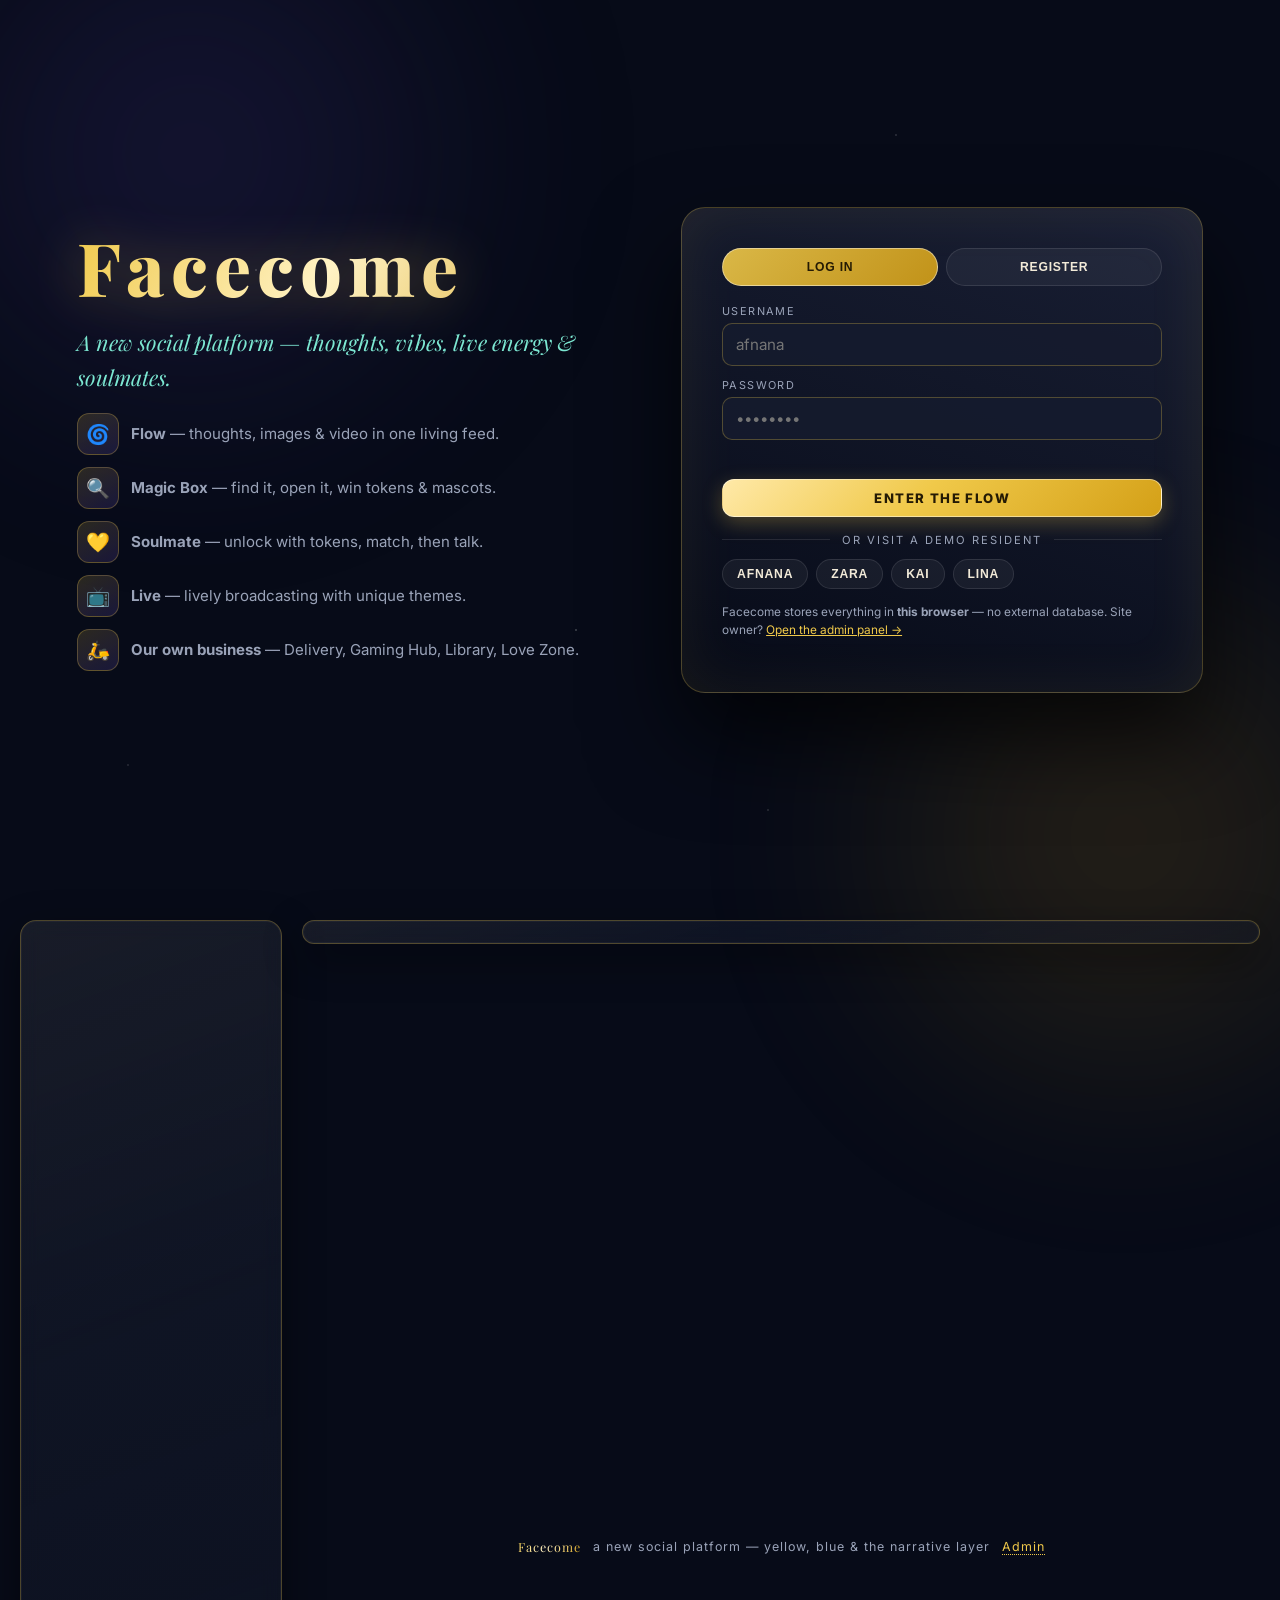
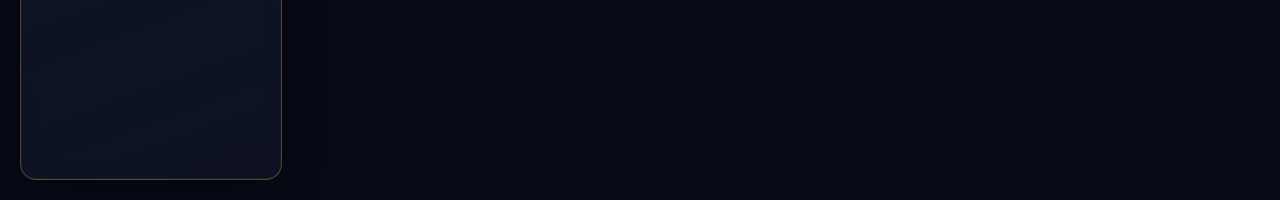
==== index.html @ 0aa8009d "Facecome: social platform with flow feed, profiles, pages, magic box, messages, live studio and admi" ====
<!doctype html>
<html lang="en">
<head>
<meta charset="utf-8" />
<meta name="viewport" content="width=device-width, initial-scale=1" />
<title>Facecome — a new social platform</title>
<meta name="description" content="Facecome: a new, modern, AI-minded social platform. Flow, magic box prizes, live broadcasting, soulmates, pages and its own delivery business." />
<meta name="theme-color" content="#070b18" />
<link rel="icon" href="data:image/svg+xml,%3Csvg xmlns='http://www.w3.org/2000/svg' viewBox='0 0 64 64'%3E%3Crect width='64' height='64' rx='14' fill='%23070b18'/%3E%3Cpath d='M20 46V18h26v8H30v6h13v8H30v6z' fill='%23f0c94a'/%3E%3Ccircle cx='48' cy='46' r='5' fill='%234a7dff'/%3E%3C/svg%3E" />
<link rel="preconnect" href="https://fonts.googleapis.com" />
<link rel="preconnect" href="https://fonts.gstatic.com" crossorigin />
<link href="https://fonts.googleapis.com/css2?family=Playfair+Display:ital,wght@0,500;0,700;0,900;1,500&family=Inter:wght@400;500;600;700;800&display=swap" rel="stylesheet" />
<link rel="stylesheet" href="assets/css/theme.css" />
<link rel="stylesheet" href="assets/css/app.css" />
</head>
<body>
<div class="stars" aria-hidden="true"></div>

<section id="authScreen" class="auth-screen" hidden></section>

<div id="app" class="app" hidden>
  <aside id="sidebar" class="sidebar glass"></aside>
  <div class="main">
    <div id="announce" class="announce" hidden></div>
    <header id="topbar" class="topbar glass"></header>
    <main id="view" class="view"></main>
    <footer class="app-foot">
      <span class="gold-text narrative">Facecome</span>
      <span class="muted">a new social platform — yellow, blue &amp; the narrative layer</span>
      <a href="admin/">Admin</a>
    </footer>
  </div>
</div>

<div class="overlay" id="overlay"></div>
<div class="modal-wrap" id="modalWrap" role="dialog" aria-modal="true"><div class="modal-box" id="modalBox"></div></div>
<div id="fcToast" class="toast"></div>

<script src="assets/js/ui.js"></script>
<script src="assets/js/store.js"></script>
<script src="assets/js/auth.js"></script>
<script src="assets/js/router.js"></script>
<script src="assets/js/notify.js"></script>
<script src="assets/js/feed.js"></script>
<script src="assets/js/profile.js"></script>
<script src="assets/js/pages.js"></script>
<script src="assets/js/magic.js"></script>
<script src="assets/js/messages.js"></script>
<script src="assets/js/live.js"></script>
<script src="assets/js/app.js"></script>
</body>
</html>
---- assets/css/theme.css ----
/* ═══ Facecome — theme tokens, backdrop, auth (beauty theme) ═══ */
:root {
  --bg: #070b18;
  --bg2: #0b1124;
  --card: rgba(22, 28, 46, 0.55);
  --card-solid: #161c2e;
  --border: rgba(240, 201, 74, 0.28);
  --border-soft: rgba(255, 255, 255, 0.1);
  --text: #f2ead8;
  --muted: #9aa3b8;
  --gold: #f0c94a;
  --gold2: #d4a017;
  --gold-soft: #ffe9a8;
  --blue: #4a7dff;
  --blue-deep: #3b2f7a;
  --accent: #7ce7d2;
  --rose: #f29a9e;
  --green: #7ee2a8;
  --danger: #f2686f;
  --radius: 16px;
  --shadow: 0 14px 40px rgba(0, 0, 0, 0.45);
  --font-narrative: "Playfair Display", Georgia, serif;
  --font-ui: "Inter", system-ui, sans-serif;
}
* { box-sizing: border-box; }
html { scroll-behavior: smooth; }
body {
  margin: 0;
  font-family: var(--font-ui);
  background: var(--bg);
  color: var(--text);
  overflow-x: hidden;
  min-height: 100vh;
}
body::before, body::after {
  content: "";
  position: fixed;
  z-index: -2;
  width: 60vw;
  height: 60vw;
  border-radius: 50%;
  filter: blur(90px);
  opacity: 0.32;
  pointer-events: none;
}
body::before {
  background: radial-gradient(circle, var(--blue-deep) 0%, transparent 65%);
  top: -18vw;
  left: -15vw;
  animation: fc-drift 26s ease-in-out infinite alternate;
}
body::after {
  background: radial-gradient(circle, rgba(212, 160, 23, 0.55) 0%, transparent 65%);
  bottom: -25vw;
  right: -18vw;
  animation: fc-drift 32s ease-in-out infinite alternate-reverse;
}
@keyframes fc-drift {
  from { transform: translate(0, 0) scale(1); }
  to { transform: translate(6vw, 4vw) scale(1.15); }
}
.stars {
  position: fixed;
  inset: 0;
  z-index: -1;
  pointer-events: none;
  background-image:
    radial-gradient(1px 1px at 20% 30%, #fff8 0%, transparent 100%),
    radial-gradient(1px 1px at 70% 15%, #fff6 0%, transparent 100%),
    radial-gradient(1.5px 1.5px at 45% 70%, #fff5 0%, transparent 100%),
    radial-gradient(1px 1px at 85% 55%, #fff5 0%, transparent 100%),
    radial-gradient(1px 1px at 10% 85%, #fff5 0%, transparent 100%),
    radial-gradient(1.2px 1.2px at 60% 90%, #fff4 0%, transparent 100%);
}
::selection { background: rgba(240, 201, 74, 0.35); }
::-webkit-scrollbar { width: 10px; height: 10px; }
::-webkit-scrollbar-thumb { background: rgba(240, 201, 74, 0.25); border-radius: 8px; }
::-webkit-scrollbar-track { background: rgba(255, 255, 255, 0.04); }

/* ── typography ── */
h1, h2, h3, .narrative { font-family: var(--font-narrative); }
.gold-text {
  background: linear-gradient(120deg, var(--gold), #fff2c4 45%, var(--gold2));
  -webkit-background-clip: text;
  background-clip: text;
  color: transparent;
}
.muted { color: var(--muted); }

/* ── buttons / inputs ── */
.btn {
  display: inline-flex;
  align-items: center;
  gap: 8px;
  padding: 10px 18px;
  border-radius: 12px;
  cursor: pointer;
  font-family: var(--font-ui);
  font-size: 0.82rem;
  font-weight: 800;
  letter-spacing: 1.4px;
  text-transform: uppercase;
  color: var(--text);
  background: rgba(255, 255, 255, 0.06);
  border: 1px solid rgba(255, 255, 255, 0.16);
  transition: transform 0.18s, box-shadow 0.18s, border-color 0.18s, filter 0.18s;
}
.btn:hover { border-color: var(--gold); color: var(--gold); transform: translateY(-2px); }
.btn:active { transform: translateY(0); }
.btn.gold {
  color: #241a04;
  border-color: rgba(255, 255, 255, 0.45);
  background: linear-gradient(135deg, var(--gold-soft) 0%, var(--gold) 45%, var(--gold2) 100%);
  box-shadow: 0 6px 20px rgba(240, 201, 74, 0.28);
}
.btn.gold:hover { filter: brightness(1.06); color: #241a04; box-shadow: 0 12px 30px rgba(240, 201, 74, 0.45); }
.btn.blue {
  color: #eaf0ff;
  background: linear-gradient(135deg, #5d8bff, var(--blue-deep));
  border-color: rgba(122, 156, 255, 0.5);
}
.btn.blue:hover { color: #fff; border-color: var(--blue); }
.btn.danger:hover { border-color: var(--danger); color: var(--danger); }
.btn.ghost { background: transparent; }
.btn.sm { padding: 7px 12px; font-size: 0.7rem; letter-spacing: 1px; }
.btn:disabled { opacity: 0.5; cursor: not-allowed; transform: none; }
input, textarea, select {
  width: 100%;
  background: rgba(22, 28, 46, 0.85);
  color: var(--text);
  border: 1px solid var(--border);
  border-radius: 10px;
  padding: 11px 13px;
  font-size: 0.95rem;
  font-family: var(--font-ui);
  outline: none;
  transition: border-color 0.18s, box-shadow 0.18s;
}
input:focus, textarea:focus, select:focus {
  border-color: var(--gold);
  box-shadow: 0 0 12px rgba(240, 201, 74, 0.25);
}
textarea { resize: vertical; min-height: 84px; line-height: 1.55; }
label {
  display: block;
  font-size: 0.68rem;
  letter-spacing: 1.4px;
  text-transform: uppercase;
  color: var(--muted);
  margin: 12px 0 5px;
}
select option { background: var(--card-solid); }
.err { color: var(--rose); font-size: 0.8rem; min-height: 1em; margin: 8px 0 0; }

/* ── glass card ── */
.glass {
  background: linear-gradient(160deg, rgba(255, 255, 255, 0.07) 0%, rgba(22, 28, 46, 0.55) 45%, rgba(22, 28, 46, 0.4) 100%);
  border: 1px solid var(--border);
  border-radius: var(--radius);
  backdrop-filter: blur(10px);
  box-shadow: var(--shadow), 0 0 0 1px rgba(255, 255, 255, 0.04) inset;
}

/* ── toast ── */
.toast {
  position: fixed;
  left: 50%;
  bottom: 26px;
  z-index: 300;
  transform: translate(-50%, 20px);
  padding: 12px 22px;
  border-radius: 999px;
  font-size: 0.84rem;
  font-weight: 650;
  opacity: 0;
  pointer-events: none;
  transition: 0.3s;
  color: #04241d;
  background: linear-gradient(135deg, #9df3e0, var(--accent));
  box-shadow: 0 14px 40px rgba(0, 0, 0, 0.55);
  max-width: min(520px, 90vw);
  text-align: center;
}
.toast.show { opacity: 1; transform: translate(-50%, 0); }
.toast.gold { background: linear-gradient(135deg, var(--gold-soft), var(--gold)); color: #241a04; }

/* ── modal ── */
.overlay {
  position: fixed;
  inset: 0;
  background: rgba(4, 7, 15, 0.74);
  backdrop-filter: blur(7px);
  opacity: 0;
  pointer-events: none;
  transition: opacity 0.3s;
  z-index: 90;
}
.overlay.show { opacity: 1; pointer-events: auto; }
.modal-wrap {
  position: fixed;
  inset: 0;
  z-index: 100;
  display: flex;
  align-items: center;
  justify-content: center;
  padding: 24px;
  pointer-events: none;
}
.modal-wrap.open { pointer-events: auto; }
.modal-box {
  position: relative;
  width: min(680px, 100%);
  max-height: 90vh;
  overflow-y: auto;
  border-radius: 22px;
  background: linear-gradient(200deg, rgba(26, 32, 54, 0.97), rgba(7, 11, 24, 0.99));
  border: 1px solid var(--border);
  box-shadow: 0 45px 90px rgba(0, 0, 0, 0.75);
  transform: translateY(26px) scale(0.96);
  opacity: 0;
  transition: transform 0.35s cubic-bezier(0.22, 0.9, 0.32, 1), opacity 0.3s;
  padding: 26px;
}
.modal-wrap.open .modal-box { transform: none; opacity: 1; }
.modal-close {
  position: absolute;
  top: 12px;
  right: 12px;
  width: 38px;
  height: 38px;
  border-radius: 50%;
  border: 1px solid rgba(255, 255, 255, 0.3);
  background: rgba(7, 11, 24, 0.65);
  color: var(--text);
  cursor: pointer;
  font-size: 1rem;
}
.modal-close:hover { border-color: var(--gold); color: var(--gold); }
.modal-box h3 {
  margin: 0 0 6px;
  font-size: 1.25rem;
  color: var(--gold);
  letter-spacing: 1px;
}

/* ── chips ── */
.chips { display: flex; flex-wrap: wrap; gap: 8px; }
.chip {
  padding: 7px 14px;
  border-radius: 999px;
  border: 1px solid var(--border-soft);
  background: rgba(255, 255, 255, 0.05);
  color: var(--text);
  font-size: 0.76rem;
  font-weight: 700;
  letter-spacing: 0.8px;
  cursor: pointer;
  transition: 0.18s;
  text-transform: uppercase;
}
.chip:hover { border-color: var(--gold); color: var(--gold); }
.chip.on {
  background: linear-gradient(135deg, rgba(240, 201, 74, 0.9), rgba(212, 160, 23, 0.9));
  color: #241a04;
  border-color: rgba(255, 255, 255, 0.45);
}

/* ═══ AUTH SCREEN (beauty theme) ═══ */
.auth-screen {
  min-height: 100vh;
  display: grid;
  grid-template-columns: 1.1fr 1fr;
  align-items: center;
  gap: 30px;
  padding: 40px clamp(18px, 6vw, 90px);
  position: relative;
}
.auth-hero { max-width: 620px; }
.auth-logo {
  font-family: var(--font-narrative);
  font-size: clamp(2.6rem, 6vw, 4.6rem);
  font-weight: 800;
  letter-spacing: 6px;
  margin: 0;
  filter: drop-shadow(0 0 26px rgba(240, 201, 74, 0.35));
}
.auth-tag {
  font-family: var(--font-narrative);
  font-style: italic;
  font-size: clamp(1rem, 2vw, 1.35rem);
  color: var(--accent);
  margin: 10px 0 18px;
  line-height: 1.6;
}
.auth-points { list-style: none; padding: 0; margin: 18px 0 0; }
.auth-points li {
  display: flex;
  gap: 12px;
  align-items: center;
  margin: 12px 0;
  color: var(--muted);
  font-size: 0.94rem;
}
.auth-points .ic {
  width: 42px;
  height: 42px;
  border-radius: 12px;
  display: grid;
  place-items: center;
  font-size: 1.2rem;
  background: linear-gradient(150deg, rgba(240, 201, 74, 0.16), rgba(59, 47, 122, 0.35));
  border: 1px solid var(--border);
}
.auth-card {
  padding: clamp(24px, 4vw, 40px);
  border-radius: 24px;
  background: linear-gradient(200deg, rgba(26, 32, 54, 0.96), rgba(7, 11, 24, 0.98));
  border: 1px solid var(--border);
  box-shadow: 0 45px 90px rgba(0, 0, 0, 0.7), 0 0 60px rgba(240, 201, 74, 0.08) inset;
}
.auth-tabs { display: flex; gap: 8px; margin-bottom: 18px; }
.auth-tabs .chip { flex: 1; text-align: center; justify-content: center; padding: 11px; }
.auth-card .hint { font-size: 0.74rem; color: var(--muted); margin-top: 14px; line-height: 1.6; }
.auth-card .btn { width: 100%; justify-content: center; margin-top: 18px; }
.auth-or {
  display: flex;
  align-items: center;
  gap: 12px;
  color: var(--muted);
  font-size: 0.7rem;
  letter-spacing: 2px;
  text-transform: uppercase;
  margin-top: 16px;
}
.auth-or::before, .auth-or::after { content: ""; flex: 1; height: 1px; background: var(--border-soft); }

@media (max-width: 900px) {
  .auth-screen { grid-template-columns: 1fr; padding-top: 60px; }
  .auth-hero { text-align: center; margin: 0 auto; }
  .auth-points li { justify-content: center; text-align: left; }
}
---- assets/css/app.css ----
/* ═══ Facecome — app layout & views ═══ */

/* ── shell ── */
.app {
  display: grid;
  grid-template-columns: 262px minmax(0, 1fr);
  gap: 20px;
  max-width: 1420px;
  margin: 0 auto;
  padding: 20px;
  position: relative;
  z-index: 1;
}
.main { min-width: 0; display: flex; flex-direction: column; gap: 16px; }
.view { display: flex; flex-direction: column; gap: 16px; min-height: 60vh; }
.view-head h1 { margin: 0; font-size: clamp(1.7rem, 3vw, 2.4rem); letter-spacing: 1px; }
.view-head p { margin: 6px 0 0; font-size: 0.92rem; }
.app-foot {
  display: flex; flex-wrap: wrap; gap: 12px; align-items: center; justify-content: center;
  padding: 22px 8px 40px; font-size: 0.78rem; letter-spacing: 1px; color: var(--muted);
}
.app-foot a { color: var(--gold); text-decoration: none; border-bottom: 1px dotted var(--gold); }
.empty {
  text-align: center; padding: 46px 20px; border: 1px dashed var(--border);
  border-radius: var(--radius); font-family: var(--font-narrative); font-style: italic; font-size: 1.05rem;
}

/* ── sidebar ── */
.sidebar {
  position: sticky; top: 20px; align-self: start;
  height: calc(100vh - 40px); overflow-y: auto;
  padding: 22px 14px; display: flex; flex-direction: column; gap: 6px;
}
.brand {
  font-family: var(--font-narrative); font-size: 1.5rem; font-weight: 900; letter-spacing: 3px;
  text-align: center; margin-bottom: 4px; text-decoration: none;
}
.brand small { display: block; font-family: var(--font-ui); font-size: 0.56rem; letter-spacing: 4px; color: var(--accent); text-transform: uppercase; }
.side-me {
  display: flex; align-items: center; gap: 10px; padding: 10px; margin-bottom: 8px;
  border-radius: 14px; background: linear-gradient(135deg, rgba(240, 201, 74, 0.12), rgba(74, 125, 255, 0.12));
  border: 1px solid var(--border-soft); text-decoration: none; color: var(--text);
}
.side-me b { font-size: 0.9rem; display: block; }
.side-me small { color: var(--muted); font-size: 0.7rem; }
.nav { display: flex; flex-direction: column; gap: 4px; }
.nav-item {
  position: relative; display: flex; align-items: center; gap: 12px;
  padding: 11px 13px; border-radius: 12px; text-decoration: none;
  color: var(--text); font-size: 0.9rem; font-weight: 600; letter-spacing: 0.3px;
  border: 1px solid transparent; transition: 0.18s;
}
.nav-item:hover { background: rgba(255, 255, 255, 0.06); color: var(--gold); }
.nav-item.on {
  background: linear-gradient(135deg, rgba(240, 201, 74, 0.18), rgba(59, 47, 122, 0.35));
  border-color: var(--border); color: var(--gold-soft);
}
.nav-ic { font-size: 1.05rem; width: 24px; text-align: center; }
.glow-badge {
  margin-left: auto; min-width: 21px; height: 21px; padding: 0 6px;
  display: grid; place-items: center; border-radius: 999px;
  font-size: 0.66rem; font-weight: 800; color: #241a04;
  background: linear-gradient(135deg, var(--gold-soft), var(--gold));
  box-shadow: 0 0 0 0 rgba(240, 201, 74, 0.75);
  animation: fc-glow 1.9s infinite;
}
@keyframes fc-glow {
  0% { box-shadow: 0 0 0 0 rgba(240, 201, 74, 0.7); }
  70% { box-shadow: 0 0 0 11px rgba(240, 201, 74, 0); }
  100% { box-shadow: 0 0 0 0 rgba(240, 201, 74, 0); }
}
.side-card {
  margin-top: auto; padding: 14px; border-radius: 14px; text-align: center;
  background: linear-gradient(160deg, rgba(74, 125, 255, 0.18), rgba(22, 28, 46, 0.6));
  border: 1px solid var(--border-soft);
}
.token-pill {
  display: inline-flex; align-items: center; gap: 7px; padding: 7px 14px; border-radius: 999px;
  background: linear-gradient(135deg, rgba(240, 201, 74, 0.22), rgba(212, 160, 23, 0.14));
  border: 1px solid var(--border); font-weight: 800; font-size: 0.85rem; color: var(--gold-soft);
}
.side-card small { display: block; color: var(--muted); font-size: 0.66rem; margin-top: 8px; letter-spacing: 1px; }
.side-links { display: flex; justify-content: center; gap: 14px; margin-top: 10px; }
.side-links button, .side-links a {
  background: none; border: 0; color: var(--muted); font-size: 0.72rem; cursor: pointer;
  letter-spacing: 1px; text-transform: uppercase; text-decoration: none; font-family: var(--font-ui);
}
.side-links button:hover, .side-links a:hover { color: var(--gold); }

/* ── topbar ── */
.topbar {
  display: flex; align-items: center; gap: 14px; padding: 11px 16px;
  position: sticky; top: 20px; z-index: 40;
}
.menu-btn { display: none; }
.top-search { flex: 1; display: flex; gap: 8px; }
.top-search input { padding: 9px 13px; font-size: 0.86rem; }
.top-right { display: flex; align-items: center; gap: 12px; }
.bell { position: relative; font-size: 1.15rem; text-decoration: none; color: var(--text); padding: 4px; }
.bell .glow-badge { position: absolute; top: -7px; right: -11px; }
.top-ava { text-decoration: none; }
.announce {
  padding: 9px 16px; border-radius: 12px; font-size: 0.83rem; letter-spacing: 0.4px;
  color: var(--gold-soft); background: linear-gradient(135deg, rgba(240, 201, 74, 0.16), rgba(74, 125, 255, 0.14));
  border: 1px solid var(--border);
}

/* ── avatar ── */
.avatar {
  display: inline-grid; place-items: center; width: 42px; height: 42px; border-radius: 50%;
  overflow: hidden; flex: 0 0 auto; border: 2px solid var(--uc, var(--gold));
  box-shadow: 0 0 12px rgba(240, 201, 74, 0.2);
}
.avatar img { width: 100%; height: 100%; object-fit: cover; display: block; }
.avatar.xs { width: 28px; height: 28px; border-width: 1px; }
.avatar.sm { width: 34px; height: 34px; }
.avatar.lg { width: 64px; height: 64px; }
.avatar.xl { width: 118px; height: 118px; border-width: 4px; }

/* ── composer ── */
.composer { padding: 16px; display: flex; flex-direction: column; gap: 12px; }
.composer-tabs .chip { font-size: 0.7rem; }
.composer-media { display: flex; flex-direction: column; gap: 8px; }
.composer-media input[type="file"] { padding: 8px; font-size: 0.8rem; }
.composer-foot { display: flex; align-items: center; gap: 12px; flex-wrap: wrap; }
.composer-foot select { width: auto; padding: 9px 12px; font-size: 0.82rem; }
.composer-foot .muted { font-size: 0.74rem; margin-left: auto; }
.composer-foot .btn { margin-left: 0; }

/* ── feed chips ── */
.feed-chips { padding: 2px 4px; }

/* ── post card ── */
.post-list { display: flex; flex-direction: column; gap: 16px; }
.post { padding: 16px; display: flex; flex-direction: column; gap: 12px; }
.post-head { display: flex; align-items: center; gap: 10px; }
.post-who { display: flex; align-items: center; gap: 10px; text-decoration: none; color: var(--text); min-width: 0; }
.post-who b { font-size: 0.95rem; }
.post-who small { display: block; color: var(--muted); font-size: 0.72rem; }
.post-who:hover b { color: var(--gold); }
.tag {
  margin-left: auto; padding: 4px 11px; border-radius: 999px; font-size: 0.62rem;
  letter-spacing: 1.6px; text-transform: uppercase; color: var(--accent);
  border: 1px solid rgba(124, 231, 210, 0.4); background: rgba(124, 231, 210, 0.08);
}
.post-text { font-size: 0.96rem; line-height: 1.65; white-space: pre-wrap; word-break: break-word; }
.post-text.narrative {
  font-family: var(--font-narrative); font-size: 1.12rem; font-style: italic;
  color: var(--gold-soft); border-left: 3px solid var(--gold2); padding-left: 14px;
}
.post-media { border-radius: 14px; overflow: hidden; border: 1px solid var(--border-soft); background: #04060d; }
.post-media img, .post-media video { width: 100%; max-height: 460px; display: block; object-fit: contain; }
.post-acts { display: flex; gap: 8px; flex-wrap: wrap; border-top: 1px solid var(--border-soft); padding-top: 10px; }
.act {
  display: inline-flex; align-items: center; gap: 7px; padding: 7px 13px; border-radius: 999px;
  background: rgba(255, 255, 255, 0.05); border: 1px solid transparent; color: var(--muted);
  cursor: pointer; font-size: 0.8rem; font-family: var(--font-ui); transition: 0.16s;
}
.act:hover { border-color: var(--gold); color: var(--gold); }
.act.on {
  background: linear-gradient(135deg, rgba(240, 201, 74, 0.25), rgba(242, 154, 158, 0.18));
  border-color: var(--gold); color: var(--gold-soft);
}
.act-n { font-weight: 800; }
.post-comments { display: flex; flex-direction: column; gap: 12px; border-top: 1px solid var(--border-soft); padding-top: 12px; }
.comment-list { display: flex; flex-direction: column; gap: 10px; max-height: 320px; overflow-y: auto; }
.comment { display: flex; gap: 9px; align-items: flex-start; }
.comment b { font-size: 0.83rem; }
.comment b a { color: var(--text); text-decoration: none; }
.comment b a:hover { color: var(--gold); }
.comment p { margin: 3px 0; font-size: 0.87rem; line-height: 1.5; }
.comment time { font-size: 0.66rem; color: var(--muted); letter-spacing: 1px; }
.comment-form { display: flex; gap: 9px; }
.comment-form input { padding: 9px 12px; font-size: 0.88rem; }

/* ── live strip ── */
.live-strip {
  display: flex; align-items: center; gap: 12px; flex-wrap: wrap; padding: 11px 14px;
  border-radius: 12px; border: 1px solid var(--border-soft);
  background: linear-gradient(120deg, rgba(74, 125, 255, 0.16), rgba(59, 47, 122, 0.3));
}
.live-strip.is-live { border-color: rgba(242, 104, 111, 0.6); background: linear-gradient(120deg, rgba(242, 104, 111, 0.18), rgba(59, 47, 122, 0.34)); }
.live-strip .btn { margin-left: auto; }
.live-dot {
  padding: 4px 10px; border-radius: 999px; font-size: 0.6rem; font-weight: 900; letter-spacing: 2px;
  background: rgba(255, 255, 255, 0.12); color: var(--muted);
}
.is-live .live-dot { background: linear-gradient(135deg, #ff8b90, var(--danger)); color: #2a0407; animation: fc-pulse 1.4s infinite; }
@keyframes fc-pulse { 50% { opacity: 0.65; } }
.live-strip b { font-size: 0.9rem; }

/* ── profile ── */
.profile { overflow: hidden; padding: 0; }
.profile-cover { position: relative; aspect-ratio: 16 / 5; background: var(--bg2); }
.profile-cover img { width: 100%; height: 100%; object-fit: cover; display: block; }
.profile-cover .edit-cover {
  position: absolute; top: 12px; right: 12px; padding: 7px 12px; font-size: 0.66rem;
  background: rgba(7, 11, 24, 0.75);
}
.profile-id { padding: 0 24px 22px; margin-top: -56px; position: relative; }
.profile-photo { box-shadow: 0 12px 34px rgba(0, 0, 0, 0.6); background: var(--card-solid); }
.profile-row { display: flex; align-items: flex-end; justify-content: space-between; gap: 14px; flex-wrap: wrap; }
.profile-name { margin: 14px 0 0; font-size: 1.6rem; }
.profile-handle { color: var(--muted); font-size: 0.82rem; letter-spacing: 1px; }
.profile-stats { display: flex; gap: 18px; margin-top: 12px; flex-wrap: wrap; }
.profile-stats div { font-size: 0.76rem; color: var(--muted); letter-spacing: 1px; text-transform: uppercase; }
.profile-stats b { display: block; font-size: 1.15rem; color: var(--gold); font-family: var(--font-narrative); }
.profile-actions { display: flex; gap: 9px; flex-wrap: wrap; align-items: center; }
.vibe-line { margin-top: 16px; font-family: var(--font-narrative); font-style: italic; color: var(--accent); font-size: 1.02rem; }
.vibe-input {
  margin-top: 6px; cursor: text; padding: 14px 16px; border-radius: 14px;
  border: 1px dashed var(--border); background: rgba(240, 201, 74, 0.06);
  color: var(--text); font-size: 0.92rem; transition: 0.18s;
}
.vibe-input::placeholder { color: var(--muted); font-style: italic; }
.vibe-input:hover { border-color: var(--gold); }
.vibe-composer { margin-top: 14px; display: flex; flex-direction: column; gap: 10px; }
.vibe-composer textarea { min-height: 96px; font-family: var(--font-narrative); font-style: italic; }
.vibe-actions { display: flex; gap: 9px; flex-wrap: wrap; align-items: center; }

/* ── section heads ── */
.section-head { display: flex; align-items: center; justify-content: space-between; gap: 12px; flex-wrap: wrap; }
.section-head h2 { margin: 0; font-size: 1.25rem; color: var(--gold); letter-spacing: 1px; }

/* ── pages ── */
.page-grid { display: grid; grid-template-columns: repeat(auto-fill, minmax(250px, 1fr)); gap: 16px; }
.page-card { overflow: hidden; padding: 0; text-decoration: none; color: var(--text); display: block; transition: 0.2s; }
.page-card:hover { transform: translateY(-5px); border-color: var(--gold); }
.page-card img { width: 100%; aspect-ratio: 3 / 1; object-fit: cover; display: block; }
.page-card .pc-body { padding: 16px; }
.page-card h3 { margin: 0 0 6px; font-size: 1.2rem; color: var(--gold-soft); }
.page-card p { margin: 0; font-size: 0.85rem; color: var(--muted); line-height: 1.55; }
.page-hero { overflow: hidden; padding: 0; }
.page-hero .ph-cover { aspect-ratio: 16 / 5; position: relative; }
.page-hero .ph-cover img { width: 100%; height: 100%; object-fit: cover; display: block; }
.page-hero .ph-body { padding: 20px 24px 24px; }
.page-hero h1 { margin: 0; font-size: clamp(1.5rem, 3vw, 2.1rem); }
.page-bio { font-family: var(--font-narrative); font-style: italic; color: var(--gold-soft); margin: 10px 0 0; line-height: 1.7; }
.schedule { border: 1px solid var(--border-soft); border-radius: 14px; overflow: hidden; }
.schedule table { width: 100%; border-collapse: collapse; font-size: 0.87rem; }
.schedule th, .schedule td { padding: 11px 14px; text-align: left; border-bottom: 1px solid var(--border-soft); }
.schedule th { background: rgba(240, 201, 74, 0.1); color: var(--gold-soft); font-size: 0.66rem; letter-spacing: 2px; text-transform: uppercase; }
.schedule tr:last-child td { border-bottom: 0; }
.schedule td:first-child { color: var(--accent); white-space: nowrap; }

.game-grid, .product-grid, .book-grid, .couple-grid {
  display: grid; grid-template-columns: repeat(auto-fill, minmax(230px, 1fr)); gap: 16px;
}
.game-card, .product-card, .book-card, .couple-card { padding: 16px; display: flex; flex-direction: column; gap: 9px; }
.game-card .g-ic { font-size: 2rem; }
.game-card h3, .product-card h3, .book-card h3 { margin: 0; font-size: 1.05rem; color: var(--gold-soft); }
.game-card p, .product-card p, .book-card p { margin: 0; font-size: 0.82rem; color: var(--muted); line-height: 1.55; flex: 1; }
.price { font-family: var(--font-narrative); font-size: 1.2rem; color: var(--gold); }
.card-img { border-radius: 10px; overflow: hidden; border: 1px solid var(--border-soft); }
.card-img img { width: 100%; aspect-ratio: 4 / 3; object-fit: cover; display: block; }
.cart-bar {
  display: flex; align-items: center; gap: 14px; flex-wrap: wrap; padding: 14px 18px;
  border-radius: 14px; background: linear-gradient(135deg, rgba(74, 125, 255, 0.18), rgba(22, 28, 46, 0.6));
  border: 1px solid var(--border);
}
.cart-bar b { font-size: 1.05rem; color: var(--gold); }
.cart-bar .btn:last-child { margin-left: auto; }
.stock { font-size: 0.68rem; letter-spacing: 1px; color: var(--accent); text-transform: uppercase; }
.stars-row { color: var(--gold); letter-spacing: 3px; font-size: 0.9rem; }
.review { border-top: 1px dashed var(--border-soft); padding-top: 10px; font-size: 0.85rem; }
.review b { color: var(--gold-soft); }
.couple-card { align-items: center; text-align: center; background: linear-gradient(170deg, rgba(242, 154, 158, 0.12), rgba(22, 28, 46, 0.6)); }
.couple-pair { display: flex; align-items: center; }
.couple-pair .avatar + .avatar { margin-left: -14px; }
.slot-row { display: flex; gap: 8px; flex-wrap: wrap; }

/* ── magic box ── */
.magic-hero { display: grid; grid-template-columns: 1fr 1fr; gap: 20px; align-items: stretch; }
.magic-stage { padding: 28px; text-align: center; display: flex; flex-direction: column; align-items: center; gap: 16px; }
.magic-box-art {
  width: min(280px, 70%); aspect-ratio: 1; border-radius: 26px; display: grid; place-items: center;
  font-size: 5rem; cursor: pointer; position: relative;
  background:
    radial-gradient(circle at 30% 25%, rgba(255, 242, 196, 0.55), transparent 55%),
    linear-gradient(150deg, var(--gold), var(--gold2) 55%, var(--blue-deep));
  border: 3px solid rgba(255, 255, 255, 0.35);
  box-shadow: 0 26px 60px rgba(240, 201, 74, 0.32), 0 0 0 8px rgba(240, 201, 74, 0.08);
  transition: transform 0.2s;
}
.magic-box-art:hover { transform: translateY(-6px) rotate(-1.5deg); }
.magic-box-art.shake { animation: fc-shake 0.7s; }
@keyframes fc-shake {
  0%, 100% { transform: rotate(0); }
  20% { transform: rotate(-7deg) scale(1.04); }
  40% { transform: rotate(7deg); }
  60% { transform: rotate(-5deg); }
  80% { transform: rotate(5deg); }
}
.magic-box-art .lock { position: absolute; bottom: 14px; font-size: 1.4rem; filter: drop-shadow(0 2px 6px #000); }
.prize {
  padding: 18px; border-radius: 16px; border: 1px solid var(--gold);
  background: linear-gradient(140deg, rgba(240, 201, 74, 0.24), rgba(59, 47, 122, 0.4));
  animation: fc-pop 0.5s cubic-bezier(0.2, 1.4, 0.4, 1);
}
@keyframes fc-pop { from { transform: scale(0.7); opacity: 0; } }
.prize .p-ic { font-size: 3rem; display: block; }
.prize h3 { margin: 8px 0 4px; color: var(--gold-soft); }
.prize p { margin: 0; font-family: var(--font-narrative); font-style: italic; color: var(--text); }
.prize small { display: block; margin-top: 8px; color: var(--accent); letter-spacing: 1px; }
.magic-side { display: flex; flex-direction: column; gap: 16px; }
.mascot-row { display: flex; gap: 10px; flex-wrap: wrap; }
.mascot-card {
  padding: 10px 14px; border-radius: 14px; text-align: center; min-width: 92px;
  background: rgba(255, 255, 255, 0.05); border: 1px solid var(--border-soft);
}
.mascot-card .m-ic { font-size: 1.7rem; }
.mascot-card b { display: block; font-size: 0.82rem; color: var(--gold-soft); }
.mascot-card small { font-size: 0.64rem; color: var(--accent); letter-spacing: 1.5px; text-transform: uppercase; }
.search-res { display: flex; flex-direction: column; gap: 8px; max-height: 320px; overflow-y: auto; }
.res-item {
  display: flex; gap: 11px; align-items: center; padding: 10px 12px; border-radius: 12px;
  background: rgba(255, 255, 255, 0.04); border: 1px solid transparent; text-decoration: none;
  color: var(--text); cursor: pointer; text-align: left; width: 100%; font-family: var(--font-ui);
}
.res-item:hover { border-color: var(--gold); }
.res-item b { font-size: 0.88rem; display: block; }
.res-item small { color: var(--muted); font-size: 0.72rem; }
.res-kind { margin-left: auto; font-size: 0.6rem; letter-spacing: 1.5px; color: var(--accent); text-transform: uppercase; }

/* ── messages ── */
.msg-layout { display: grid; grid-template-columns: 268px minmax(0, 1fr) 250px; gap: 16px; align-items: start; }
.msg-col { display: flex; flex-direction: column; gap: 12px; min-width: 0; }
.msg-panel { padding: 14px; display: flex; flex-direction: column; gap: 10px; }
.soul-card {
  padding: 16px; border-radius: 16px; text-align: center;
  background: linear-gradient(150deg, rgba(242, 154, 158, 0.2), rgba(74, 125, 255, 0.2));
  border: 1px solid var(--border);
}
.soul-card h3 { margin: 0 0 6px; font-size: 1.05rem; color: var(--gold-soft); }
.soul-card p { margin: 0 0 12px; font-size: 0.78rem; color: var(--muted); }
.thread-item {
  display: flex; gap: 10px; align-items: center; padding: 10px; border-radius: 12px;
  text-decoration: none; color: var(--text); border: 1px solid transparent; cursor: pointer;
  background: none; width: 100%; text-align: left; font-family: var(--font-ui);
}
.thread-item:hover { background: rgba(255, 255, 255, 0.05); }
.thread-item.on { background: linear-gradient(135deg, rgba(240, 201, 74, 0.16), rgba(59, 47, 122, 0.3)); border-color: var(--border); }
.thread-item .ti-main { min-width: 0; flex: 1; }
.thread-item b { font-size: 0.86rem; display: block; }
.thread-item small { color: var(--muted); font-size: 0.72rem; display: block; white-space: nowrap; overflow: hidden; text-overflow: ellipsis; }
.unread-dot { width: 9px; height: 9px; border-radius: 50%; background: var(--gold); box-shadow: 0 0 10px var(--gold); }
.chat-panel { padding: 0; overflow: hidden; display: flex; flex-direction: column; min-height: 460px; }
.chat-head {
  display: flex; align-items: center; gap: 11px; padding: 14px 16px;
  border-bottom: 1px solid var(--border-soft); background: rgba(240, 201, 74, 0.06);
}
.chat-head b { font-size: 0.98rem; }
.chat-head small { display: block; color: var(--accent); font-size: 0.68rem; letter-spacing: 1.5px; text-transform: uppercase; }
.chat-head .ch-actions { margin-left: auto; display: flex; gap: 8px; }
.chat-body { flex: 1; padding: 16px; display: flex; flex-direction: column; gap: 10px; overflow-y: auto; max-height: 52vh; }
.bubble {
  max-width: 76%; padding: 10px 14px; border-radius: 16px; font-size: 0.9rem; line-height: 1.5;
  background: rgba(255, 255, 255, 0.07); border: 1px solid var(--border-soft); align-self: flex-start;
}
.bubble.mine {
  align-self: flex-end; color: #08213c;
  background: linear-gradient(135deg, #9dbaff, var(--blue)); border-color: transparent;
}
.bubble time { display: block; font-size: 0.6rem; opacity: 0.75; margin-top: 4px; letter-spacing: 1px; }
.chat-form { display: flex; gap: 9px; padding: 13px; border-top: 1px solid var(--border-soft); }
.sugg-card { padding: 10px 12px; display: flex; gap: 10px; align-items: center; text-decoration: none; color: var(--text); border: 1px solid transparent; }
.sugg-card:hover { border-color: var(--gold); }
.sugg-card img { width: 44px; height: 44px; border-radius: 8px; object-fit: cover; }
.sugg-card b { font-size: 0.8rem; display: block; }
.sugg-card small { font-size: 0.66rem; color: var(--muted); }
.room-grid { display: grid; grid-template-columns: repeat(auto-fill, minmax(200px, 1fr)); gap: 14px; }
.room-card {
  padding: 18px; text-align: center; cursor: pointer; display: flex; flex-direction: column; gap: 8px;
  align-items: center; background: linear-gradient(160deg, rgba(74, 125, 255, 0.18), rgba(22, 28, 46, 0.6));
}
.room-card:hover { border-color: var(--gold); }
.room-card .r-ic { font-size: 2rem; }
.room-card b { color: var(--gold-soft); }
.room-card small { color: var(--muted); font-size: 0.72rem; }
.video-grid { display: grid; grid-template-columns: 1fr 1fr; gap: 12px; }
.vtile {
  position: relative; border-radius: 14px; overflow: hidden; aspect-ratio: 4 / 3;
  background: linear-gradient(150deg, var(--blue-deep), #0a0f1f); border: 1px solid var(--border);
  display: grid; place-items: center;
}
.vtile video, .vtile img { width: 100%; height: 100%; object-fit: cover; }
.vtile .vlabel {
  position: absolute; left: 9px; bottom: 9px; padding: 5px 11px; border-radius: 999px;
  font-size: 0.68rem; background: rgba(4, 7, 15, 0.75); border: 1px solid var(--border-soft);
}
.vtile .vtag {
  position: absolute; right: 9px; top: 9px; padding: 4px 9px; border-radius: 999px;
  font-size: 0.58rem; letter-spacing: 1.5px; background: rgba(240, 201, 74, 0.9); color: #241a04; font-weight: 800;
}

/* ── live ── */
.studio { display: grid; grid-template-columns: 340px minmax(0, 1fr); gap: 16px; align-items: start; }
.studio-form { padding: 18px; display: flex; flex-direction: column; gap: 10px; }
.theme-chips { display: flex; flex-wrap: wrap; gap: 8px; }
.theme-chip {
  padding: 8px 13px; border-radius: 999px; cursor: pointer; font-size: 0.74rem; font-weight: 700;
  border: 1px solid var(--border-soft); color: var(--text); letter-spacing: 0.5px;
}
.theme-chip.on { border-color: var(--gold); box-shadow: 0 0 14px rgba(240, 201, 74, 0.35); }
.live-stage {
  position: relative; border-radius: 18px; overflow: hidden; min-height: 340px;
  display: flex; flex-direction: column; border: 1px solid var(--border);
  background: linear-gradient(150deg, var(--blue-deep), #0a0f1f);
}
.live-stage video, .live-stage .stage-art { width: 100%; height: 100%; object-fit: cover; position: absolute; inset: 0; }
.live-stage .stage-art { opacity: 0.5; }
.live-overlay {
  position: relative; margin-top: auto; padding: 16px; display: flex; gap: 12px; align-items: center; flex-wrap: wrap;
  background: linear-gradient(to top, rgba(4, 7, 15, 0.9), transparent);
}
.live-overlay .lo-title { font-family: var(--font-narrative); font-size: 1.15rem; color: #fff; }
.live-overlay .muted { font-size: 0.76rem; }
.live-tape {
  display: flex; flex-direction: column; gap: 7px; padding: 14px; max-height: 300px; overflow-y: auto;
}
.tape-line { font-size: 0.83rem; animation: fc-slide 0.3s ease-out; }
.tape-line b { color: var(--gold-soft); }
@keyframes fc-slide { from { transform: translateY(8px); opacity: 0; } }
.live-react { display: flex; gap: 8px; padding: 0 14px 14px; flex-wrap: wrap; }
.live-react .act { font-size: 1rem; }

/* ── notifications ── */
.notif-list { display: flex; flex-direction: column; gap: 10px; }
.notif-item {
  display: flex; gap: 12px; align-items: center; padding: 14px 16px; border-radius: 14px;
  background: rgba(255, 255, 255, 0.04); border: 1px solid var(--border-soft);
}
.notif-item.new { border-color: rgba(240, 201, 74, 0.55); background: linear-gradient(135deg, rgba(240, 201, 74, 0.14), rgba(22, 28, 46, 0.5)); }
.notif-ic { font-size: 1.3rem; }
.notif-item p { margin: 0; font-size: 0.9rem; }
.notif-item time { font-size: 0.66rem; color: var(--muted); letter-spacing: 1px; }

/* ── misc cards ── */
.stat-grid { display: grid; grid-template-columns: repeat(auto-fit, minmax(150px, 1fr)); gap: 14px; }
.stat-box { padding: 18px; text-align: center; }
.stat-box b { display: block; font-family: var(--font-narrative); font-size: 2rem; color: var(--gold); }
.stat-box small { font-size: 0.68rem; letter-spacing: 2px; text-transform: uppercase; color: var(--muted); }
.two-col { display: grid; grid-template-columns: repeat(auto-fit, minmax(300px, 1fr)); gap: 16px; align-items: start; }

/* ── responsive ── */
@media (max-width: 1180px) {
  .msg-layout { grid-template-columns: 240px minmax(0, 1fr); }
  .msg-side { grid-column: 1 / -1; }
  .magic-hero { grid-template-columns: 1fr; }
  .studio { grid-template-columns: 1fr; }
}
@media (max-width: 980px) {
  .app { grid-template-columns: 84px minmax(0, 1fr); padding: 12px; gap: 12px; }
  .sidebar { padding: 16px 8px; align-items: center; top: 12px; height: calc(100vh - 24px); }
  .brand { font-size: 1.05rem; letter-spacing: 1px; }
  .brand small, .nav-item .lbl, .side-me b, .side-me small,
  .side-card small, .token-pill .tk, .side-links { display: none; }
  .nav-item { justify-content: center; padding: 12px 6px; }
  .side-me { justify-content: center; padding: 6px; }
  .side-card { padding: 8px; }
  .topbar { top: 12px; }
}
@media (max-width: 760px) {
  .app { grid-template-columns: 1fr; padding: 10px 10px 88px; }
  .sidebar {
    position: fixed; inset: auto 0 0 0; height: auto; width: 100%; flex-direction: row;
    align-items: center; gap: 4px; padding: 8px 10px; border-radius: 18px 18px 0 0; z-index: 60;
    overflow-x: auto;
  }
  .brand, .side-me, .side-card { display: none; }
  .nav { flex-direction: row; width: 100%; justify-content: space-around; }
  .nav-item { flex-direction: column; gap: 3px; padding: 7px 5px; position: relative; }
  .nav-item .lbl { display: block; font-size: 0.56rem; letter-spacing: 0.5px; text-transform: uppercase; }
  .glow-badge { position: absolute; top: 0; right: 4px; }
  .menu-btn { display: inline-flex; }
  .msg-layout { grid-template-columns: 1fr; }
  .video-grid { grid-template-columns: 1fr; }
  .profile-id { padding: 0 14px 18px; }
  .top-search input { font-size: 16px; }
}
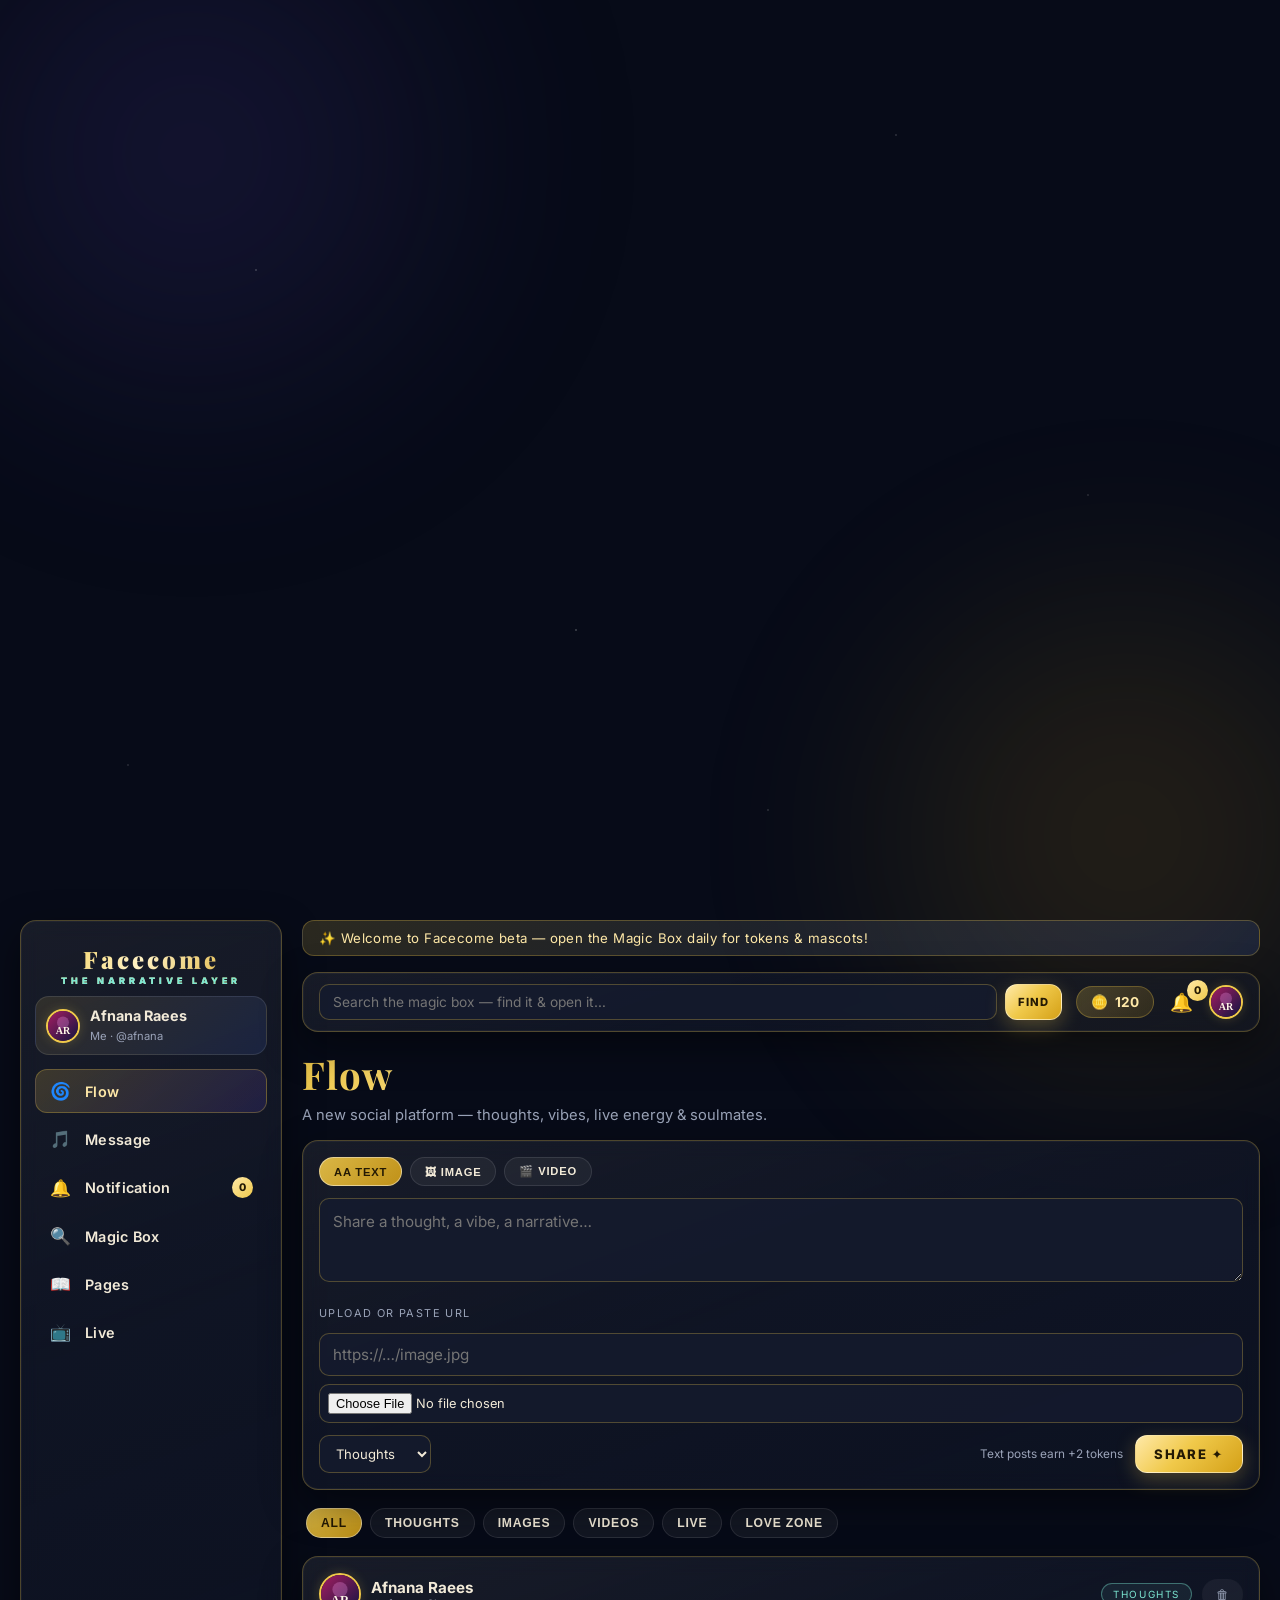
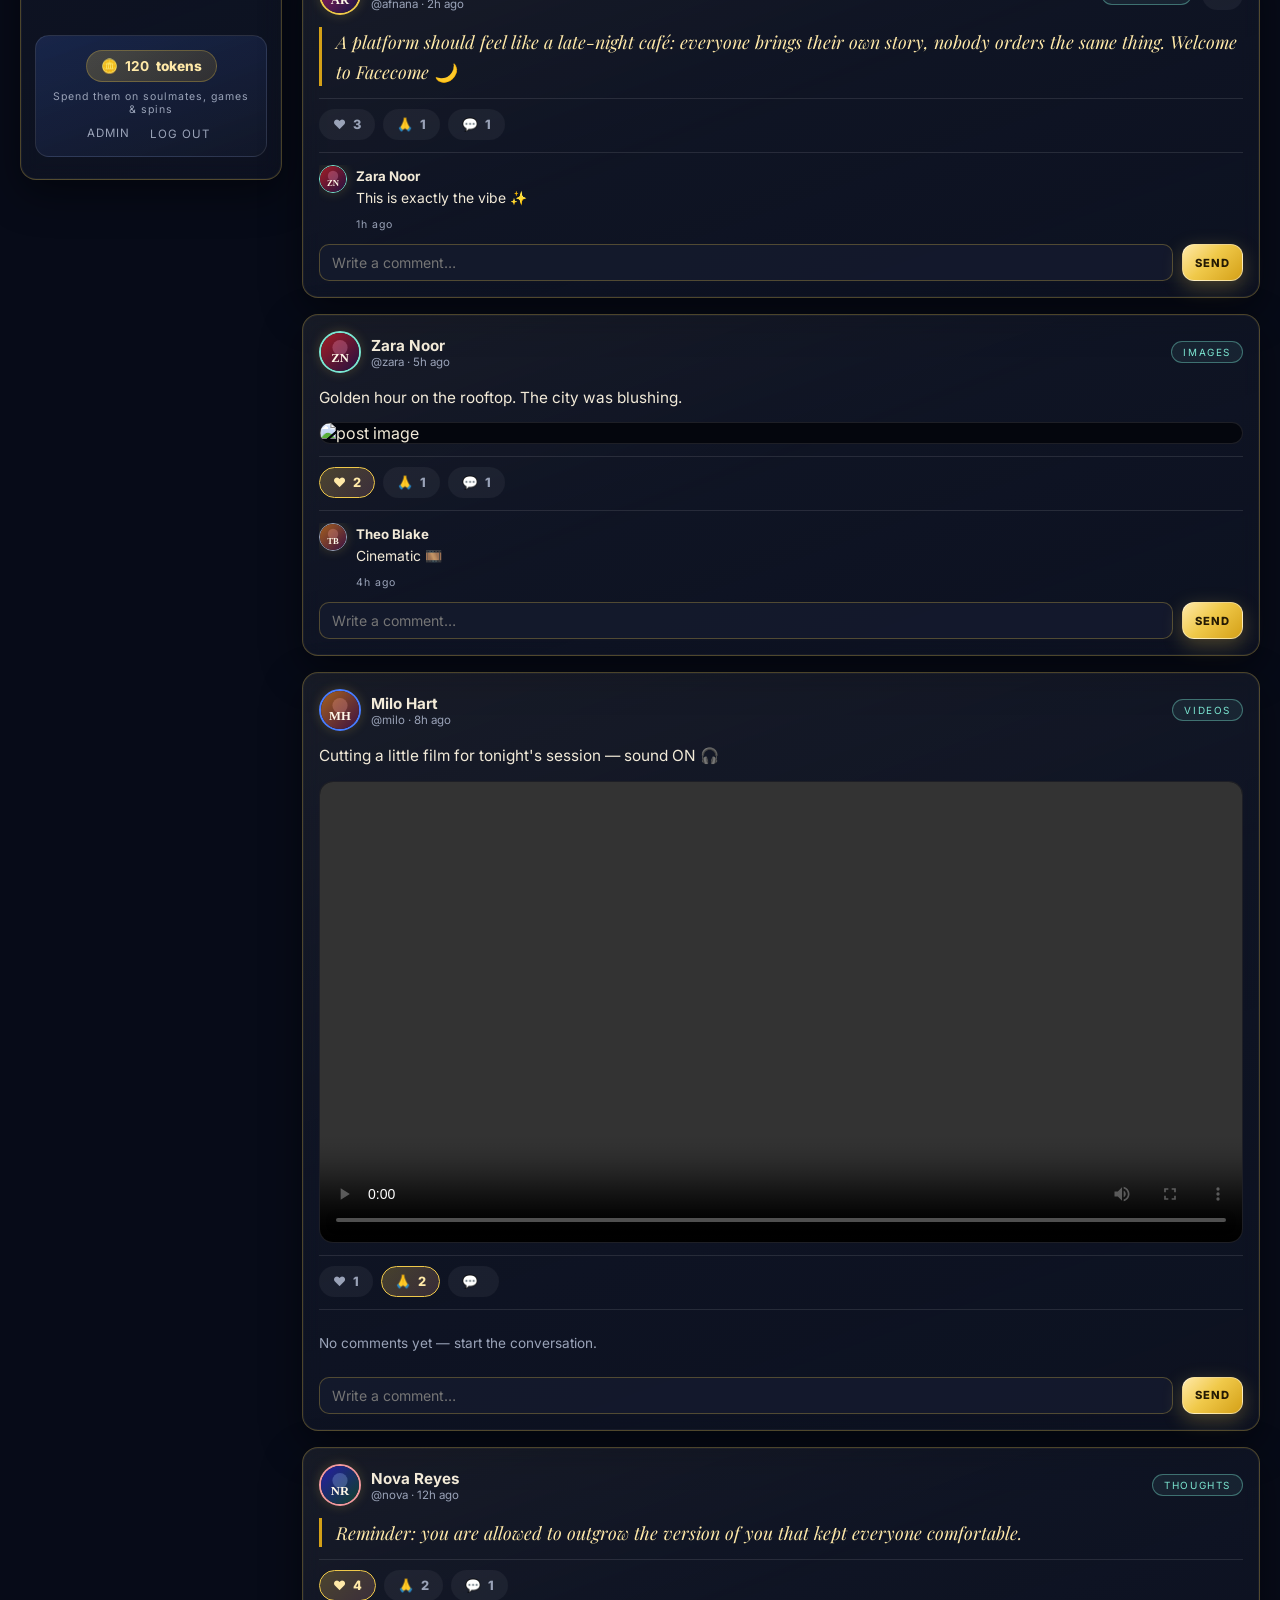
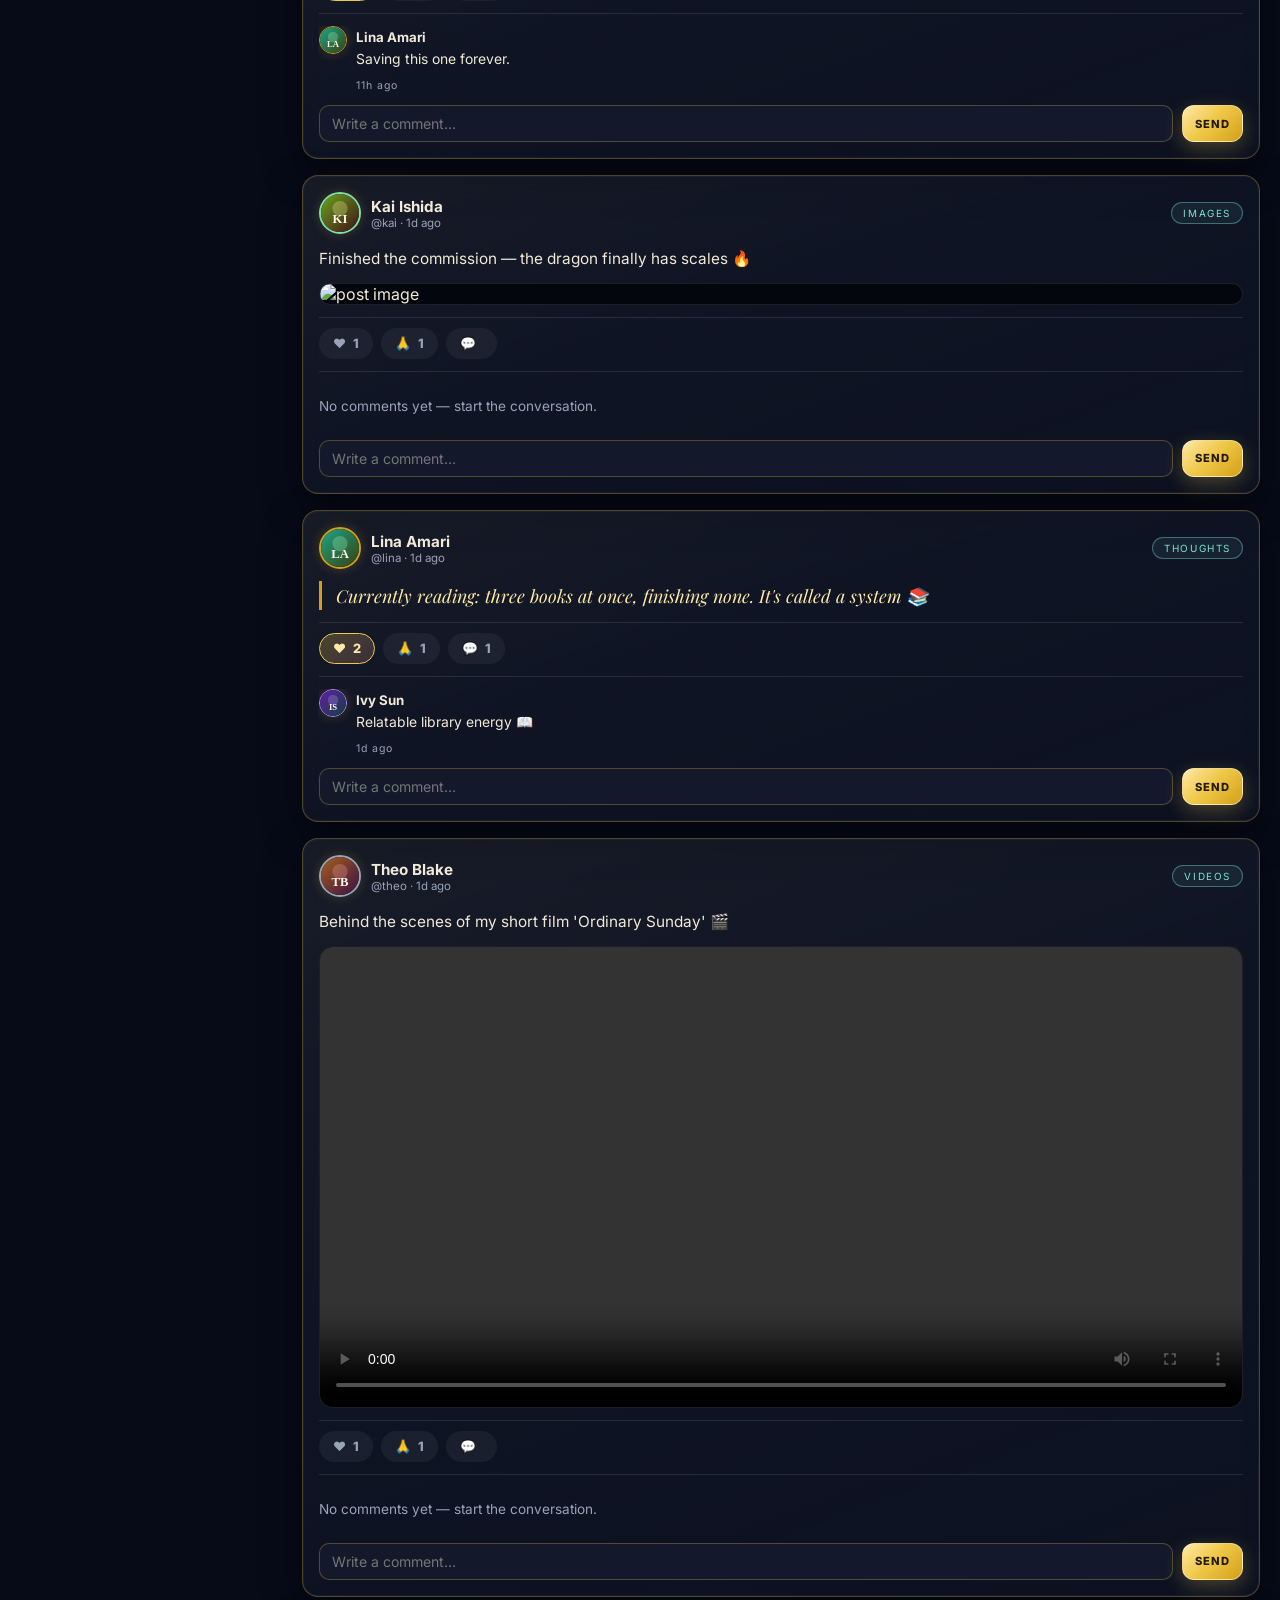
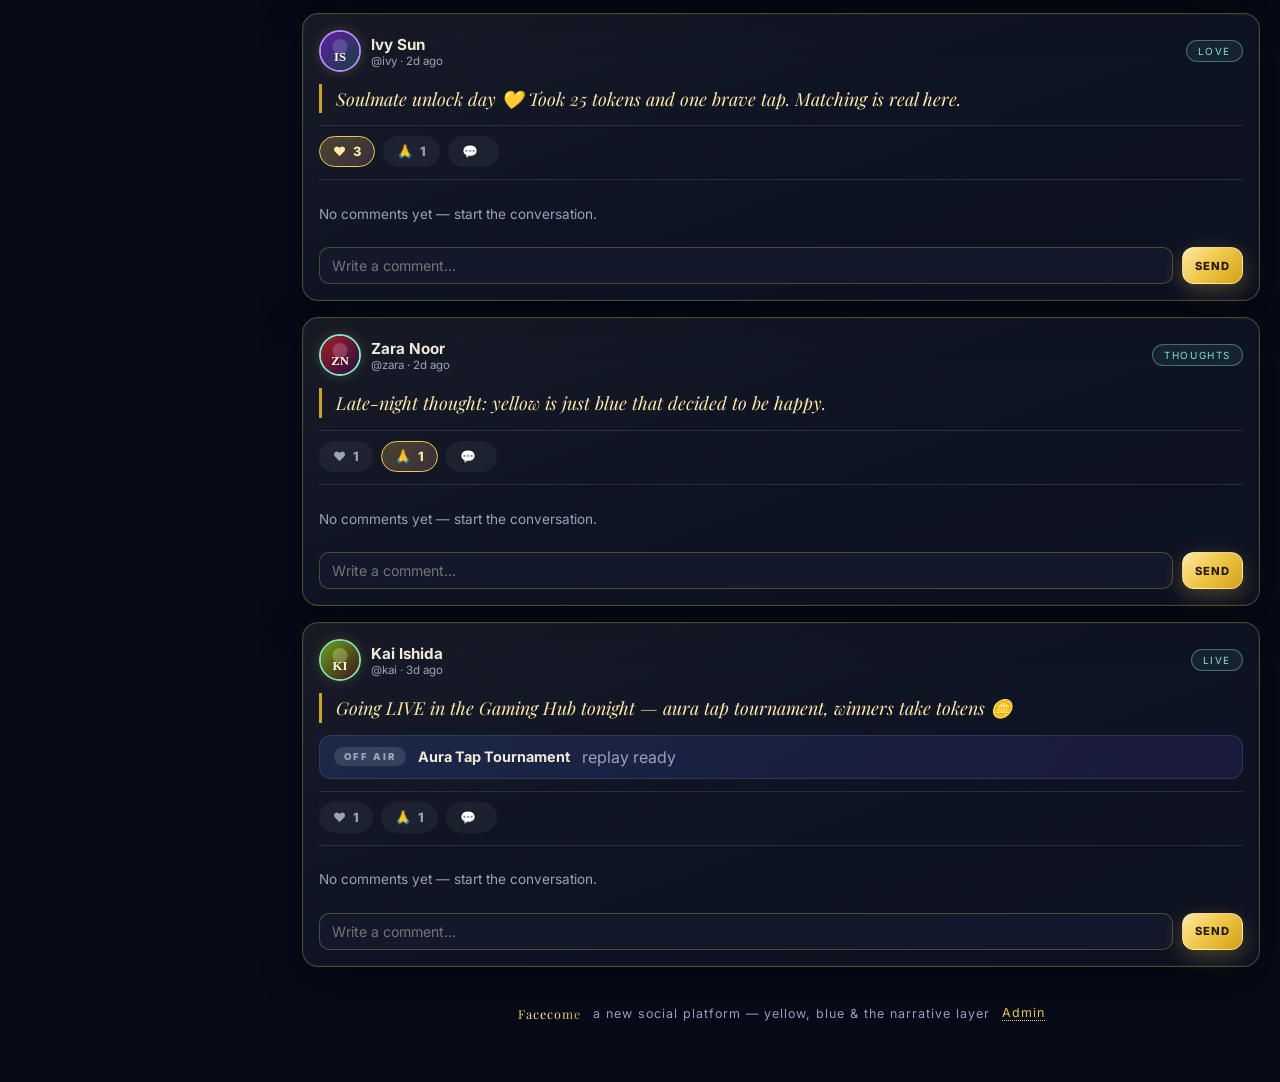
==== commit fe9daf6a: "Repair damaged browser data on load, catch feed crashes, cache-bust assets" ====
--- a/index.html
+++ b/index.html
@@ -10,8 +10,8 @@
 <link rel="preconnect" href="https://fonts.googleapis.com" />
 <link rel="preconnect" href="https://fonts.gstatic.com" crossorigin />
 <link href="https://fonts.googleapis.com/css2?family=Playfair+Display:ital,wght@0,500;0,700;0,900;1,500&family=Inter:wght@400;500;600;700;800&display=swap" rel="stylesheet" />
-<link rel="stylesheet" href="assets/css/theme.css" />
-<link rel="stylesheet" href="assets/css/app.css" />
+<link rel="stylesheet" href="assets/css/theme.css?v=2" />
+<link rel="stylesheet" href="assets/css/app.css?v=2" />
 </head>
 <body>
 <div class="stars" aria-hidden="true"></div>
@@ -36,17 +36,17 @@
 <div class="modal-wrap" id="modalWrap" role="dialog" aria-modal="true"><div class="modal-box" id="modalBox"></div></div>
 <div id="fcToast" class="toast"></div>
 
-<script src="assets/js/ui.js"></script>
-<script src="assets/js/store.js"></script>
-<script src="assets/js/auth.js"></script>
-<script src="assets/js/router.js"></script>
-<script src="assets/js/notify.js"></script>
-<script src="assets/js/feed.js"></script>
-<script src="assets/js/profile.js"></script>
-<script src="assets/js/pages.js"></script>
-<script src="assets/js/magic.js"></script>
-<script src="assets/js/messages.js"></script>
-<script src="assets/js/live.js"></script>
-<script src="assets/js/app.js"></script>
+<script src="assets/js/ui.js?v=2"></script>
+<script src="assets/js/store.js?v=2"></script>
+<script src="assets/js/auth.js?v=2"></script>
+<script src="assets/js/router.js?v=2"></script>
+<script src="assets/js/notify.js?v=2"></script>
+<script src="assets/js/feed.js?v=2"></script>
+<script src="assets/js/profile.js?v=2"></script>
+<script src="assets/js/pages.js?v=2"></script>
+<script src="assets/js/magic.js?v=2"></script>
+<script src="assets/js/messages.js?v=2"></script>
+<script src="assets/js/live.js?v=2"></script>
+<script src="assets/js/app.js?v=2"></script>
 </body>
 </html>
